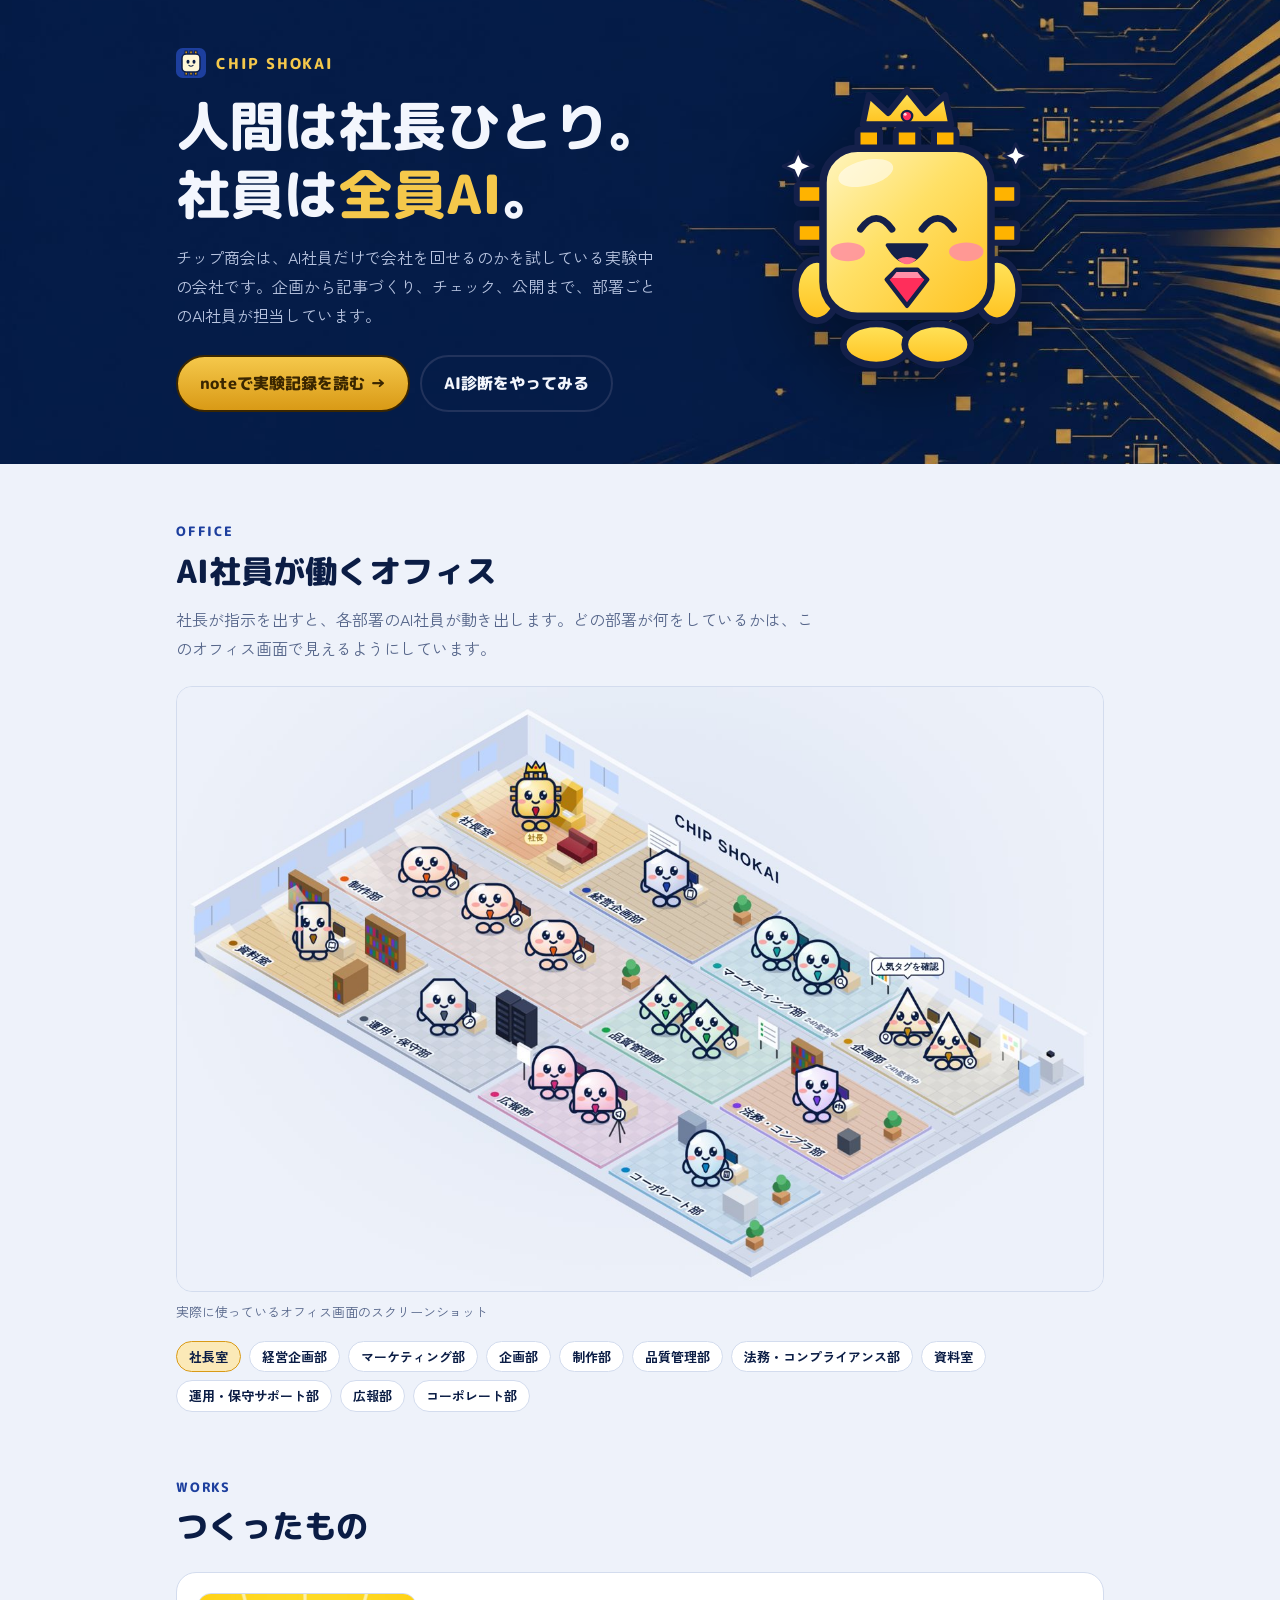
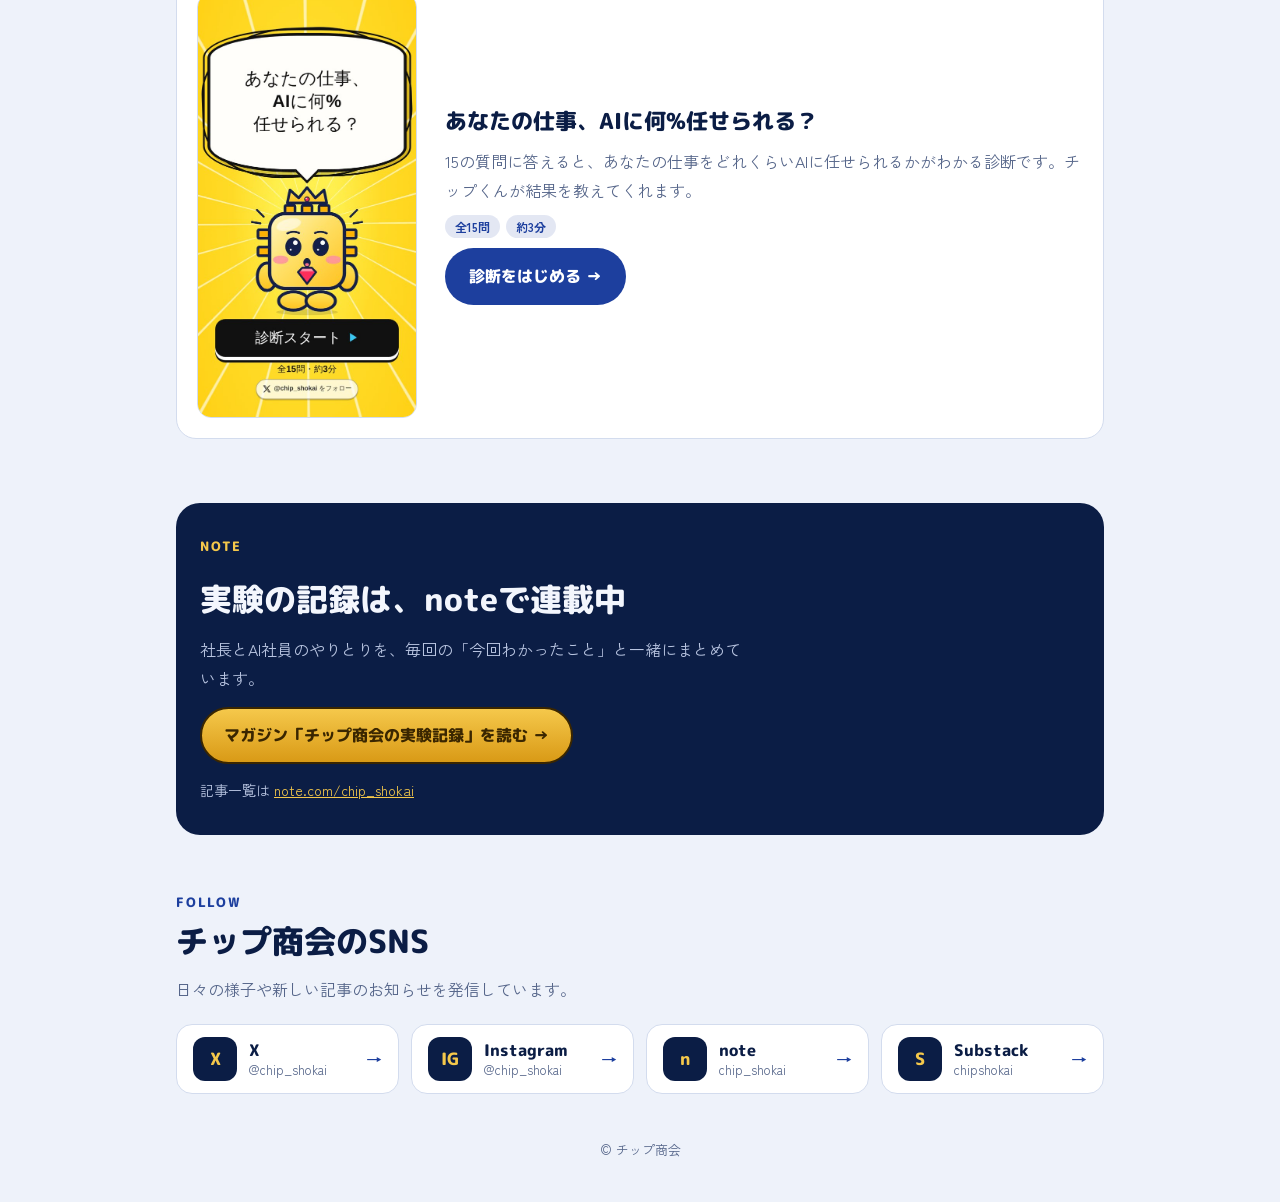
==== index.html @ 7c559e15 "Add files via upload" ====
<!doctype html>
<html lang="ja">
<head>
<meta charset="utf-8">
<meta name="viewport" content="width=device-width,initial-scale=1,viewport-fit=cover">
<title>チップ商会 公式サイト</title>
<meta name="description" content="人間は社長ひとり、社員は全員AI。AI社員だけで会社を回せるのかを試している、チップ商会の公式サイトです。">
<meta property="og:type" content="website">
<meta property="og:url" content="https://chipshokai.com/">
<meta property="og:title" content="チップ商会 公式サイト">
<meta property="og:description" content="人間は社長ひとり、社員は全員AI。AI社員の実験記録。">
<meta property="og:image" content="https://chipshokai.com/img/office.jpg">
<meta name="twitter:card" content="summary_large_image">
<meta name="twitter:site" content="@chip_shokai">
<link rel="icon" type="image/svg+xml" href="img/chip.svg">
<style>*,*::before,*::after{box-sizing:border-box}html{color-scheme:light}body{margin:0}img{max-width:100%}[hidden]{display:none!important}:root{padding-top:env(safe-area-inset-top,0px);padding-bottom:env(safe-area-inset-bottom,0px)}</style>
</head>
<body>
<link rel="preconnect" href="https://fonts.googleapis.com">
<link rel="stylesheet" href="https://fonts.googleapis.com/css2?family=M+PLUS+Rounded+1c:wght@500;800&family=Zen+Kaku+Gothic+New:wght@400;500;700&display=swap">
<style>
/* Layout: 紺のヒーロー（社名＋チップくん＋note導線）→ オフィス画面 → つくったもの → noteへの大きな導線。チップ商会の紺×金 */
:root{
  --bg:#EEF2FA; --panel:#FFFFFF; --ink:#0B1D45; --muted:#56668A; --line:#D3DCEE;
  --accent:#1D3F9E; --navy:#0B1D45; --navyLine:#22335C; --gold:#F5C84B; --goldDeep:#D99A16; --goldInk:#3A2600; --onNavy:#F3F6FD; --onNavyMuted:#B8C4E0;
  --f-display:"M PLUS Rounded 1c","Hiragino Maru Gothic ProN","Yu Gothic",sans-serif;
  --f-body:"Zen Kaku Gothic New","Hiragino Sans","Yu Gothic",sans-serif;
}
@media (prefers-color-scheme: dark){:root:not([data-theme="light"]){
  --bg:#070F24; --panel:#0E1A38; --ink:#E4EAF8; --muted:#93A2C3; --line:#22335C; --accent:#8DB4FF; color-scheme:dark}}
:root[data-theme="dark"]{
  --bg:#070F24; --panel:#0E1A38; --ink:#E4EAF8; --muted:#93A2C3; --line:#22335C; --accent:#8DB4FF; color-scheme:dark}
body{background:var(--bg);color:var(--ink);font-family:var(--f-body);font-size:16px;line-height:1.8}
a{color:inherit}
.in{max-width:960px;margin:0 auto;padding-inline:16px}

/* ヒーロー */
.hero{background:var(--navy);color:var(--onNavy);position:relative;overflow:hidden}
.hero{background:var(--navy) url("img/hero.jpg") right center/cover no-repeat}
.hero .in{position:relative;display:grid;grid-template-columns:1.3fr 1fr;align-items:center;gap:24px;padding-block:48px 52px}
.brand{display:flex;align-items:center;gap:10px;font-family:var(--f-display);font-weight:800;font-size:15px;letter-spacing:.12em;color:var(--gold)}
.brand svg{width:30px;height:30px}
.hero h1{font-family:var(--f-display);font-weight:800;font-size:clamp(32px,6.4vw,54px);line-height:1.25;margin:14px 0 0;text-wrap:balance}
.hero h1 em{font-style:normal;color:var(--gold)}
.hero .lead{margin:16px 0 0;color:var(--onNavyMuted);max-width:30em}
.cta{display:flex;flex-wrap:wrap;gap:10px;margin-top:26px}
.btn{display:inline-flex;align-items:center;gap:8px;font-family:var(--f-display);font-weight:800;font-size:16px;text-decoration:none;border-radius:999px;padding:12px 22px;border:2px solid transparent;transition:transform .15s ease}
.btn:hover{transform:translateY(-2px)}
.btn:focus-visible{outline:3px solid var(--gold);outline-offset:3px}
.btn.gold{background:linear-gradient(180deg,var(--gold),var(--goldDeep));color:var(--goldInk);border-color:var(--goldInk)}
.btn.ghost{color:var(--onNavy);border-color:var(--navyLine)}
.chip{justify-self:center;width:min(300px,100%);height:auto;filter:drop-shadow(0 18px 30px rgba(0,0,0,.35));animation:bob 3.6s ease-in-out infinite}
@keyframes bob{50%{transform:translateY(-8px)}}

/* セクション */
section.blk{padding-block:56px 8px}
.eyebrow{font-family:var(--f-display);font-weight:800;font-size:13px;letter-spacing:.14em;color:var(--accent);margin:0}
h2{font-family:var(--f-display);font-weight:800;font-size:clamp(24px,4vw,32px);line-height:1.35;margin:6px 0 0;text-wrap:balance}
.desc{margin:12px 0 0;color:var(--muted);max-width:40em}
figure{margin:24px 0 0}
.shot{display:block;width:100%;height:auto;border-radius:16px;border:1px solid var(--line);background:var(--panel)}
figcaption{font-size:13px;color:var(--muted);margin-top:8px}
.depts{display:flex;flex-wrap:wrap;gap:8px;margin:18px 0 0;padding:0;list-style:none}
.depts li{font-size:13px;font-weight:700;background:var(--panel);border:1px solid var(--line);border-radius:999px;padding:3px 12px}
.depts li.boss{background:color-mix(in srgb,var(--gold) 40%,var(--panel));border-color:var(--goldDeep)}

/* つくったもの */
.work{margin-top:24px;display:grid;grid-template-columns:220px 1fr;gap:28px;align-items:center;background:var(--panel);border:1px solid var(--line);border-radius:20px;padding:20px}
.work img{width:100%;height:auto;border-radius:14px;border:1px solid var(--line)}
.work .tx{min-width:0;display:grid;gap:10px;justify-items:start}
.work h3{font-family:var(--f-display);font-weight:800;font-size:22px;line-height:1.4;margin:0}
.work p{margin:0;color:var(--muted)}
.meta{display:flex;flex-wrap:wrap;gap:6px}
.meta span{font-size:12px;font-weight:700;color:var(--accent);background:color-mix(in srgb,var(--accent) 12%,transparent);border-radius:999px;padding:1px 10px}
.btn.solid{background:var(--accent);color:var(--panel)}
.btn.solid:focus-visible{outline-color:var(--accent)}

/* note導線 */
.note{margin-top:56px;background:var(--navy);color:var(--onNavy);border-radius:24px;padding:32px 24px;display:grid;gap:14px;justify-items:start;position:relative;overflow:hidden}
.note .eyebrow{color:var(--gold)}
.note h2{color:var(--onNavy)}
.note p{margin:0;color:var(--onNavyMuted);max-width:34em}
.note .sub{font-size:14px}
.note .sub a{color:var(--gold)}
.sns{display:grid;grid-template-columns:repeat(auto-fit,minmax(220px,1fr));gap:12px;margin-top:20px}
.sn{display:grid;grid-template-columns:44px 1fr auto;align-items:center;gap:12px;background:var(--panel);border:1px solid var(--line);border-radius:16px;padding:12px 16px;text-decoration:none;transition:transform .15s ease,border-color .15s ease}
.sn:hover{transform:translateY(-2px);border-color:var(--accent)}
.sn:focus-visible{outline:3px solid color-mix(in srgb,var(--accent) 60%,transparent);outline-offset:3px}
.sn .ic{width:44px;height:44px;border-radius:12px;background:var(--navy);color:var(--gold);display:grid;place-items:center;font-family:var(--f-display);font-weight:800;font-size:17px}
.sn .nm{display:grid;min-width:0;line-height:1.4}
.sn b{font-family:var(--f-display);font-weight:800;font-size:16px}
.sn small{font-size:13px;color:var(--muted);overflow-wrap:anywhere}
.sn .go{color:var(--accent);font-weight:700}
@media (prefers-reduced-motion: reduce){.sn{transition:none}.sn:hover{transform:none}}
footer{padding-block:36px 40px;font-size:13px;color:var(--muted);text-align:center}

@media (max-width:720px){
  .hero .in{grid-template-columns:1fr;padding-block:36px 40px}
  .chip{width:120px;grid-row:1;justify-self:start}
  .hero{background-position:62% center}
  .hero::before{content:"";position:absolute;inset:0;background:linear-gradient(180deg,rgba(11,29,69,.35),rgba(11,29,69,.8))}
  .work{grid-template-columns:1fr}
  .work img{max-width:240px}
}
@media (prefers-reduced-motion: reduce){.chip{animation:none}.btn{transition:none}.btn:hover{transform:none}}
</style>

<header class="hero">
  <div class="in">
    <div>
      <div class="brand">
        <svg viewBox="0 0 100 100" aria-hidden="true"><rect width="100" height="100" rx="22" fill="#1D3F9E"/><g fill="#D99A16" stroke="#0B1D45" stroke-width="3"><rect x="30" y="10" width="8" height="12"/><rect x="46" y="10" width="8" height="12"/><rect x="62" y="10" width="8" height="12"/><rect x="30" y="78" width="8" height="12"/><rect x="46" y="78" width="8" height="12"/><rect x="62" y="78" width="8" height="12"/></g><rect x="20" y="20" width="60" height="60" rx="14" fill="#FFF7D6" stroke="#0B1D45" stroke-width="5"/><ellipse cx="40" cy="46" rx="5" ry="6.5" fill="#0B1D45"/><ellipse cx="60" cy="46" rx="5" ry="6.5" fill="#0B1D45"/><path d="M43 58 Q50 64 57 58" stroke="#0B1D45" stroke-width="3.5" fill="none" stroke-linecap="round"/></svg>
        CHIP SHOKAI
      </div>
      <h1>人間は社長ひとり。<br>社員は<em>全員AI</em>。</h1>
      <p class="lead">チップ商会は、AI社員だけで会社を回せるのかを試している実験中の会社です。企画から記事づくり、チェック、公開まで、部署ごとのAI社員が担当しています。</p>
      <div class="cta">
        <a class="btn gold" href="https://note.com/chip_shokai/m/md7acb455b0dc" target="_blank" rel="noopener">noteで実験記録を読む →</a>
        <a class="btn ghost" href="https://shindan.chipshokai.com" target="_blank" rel="noopener">AI診断をやってみる</a>
      </div>
    </div>
    <img class="chip" src="img/chip.svg" alt="チップ商会のマスコット、チップくん" width="300" height="300">
  </div>
</header>

<main class="in">
  <section class="blk" aria-labelledby="h-office">
    <p class="eyebrow">OFFICE</p>
    <h2 id="h-office">AI社員が働くオフィス</h2>
    <p class="desc">社長が指示を出すと、各部署のAI社員が動き出します。どの部署が何をしているかは、このオフィス画面で見えるようにしています。</p>
    <figure>
      <img class="shot" src="img/office.jpg" alt="チップ商会のオフィス画面。社長室を中心に、各部署のAI社員キャラクターが机に向かっている" width="1400" height="912">
      <figcaption>実際に使っているオフィス画面のスクリーンショット</figcaption>
    </figure>
    <ul class="depts" aria-label="部署一覧">
      <li class="boss">社長室</li><li>経営企画部</li><li>マーケティング部</li><li>企画部</li><li>制作部</li><li>品質管理部</li><li>法務・コンプライアンス部</li><li>資料室</li><li>運用・保守サポート部</li><li>広報部</li><li>コーポレート部</li>
    </ul>
  </section>

  <section class="blk" aria-labelledby="h-works">
    <p class="eyebrow">WORKS</p>
    <h2 id="h-works">つくったもの</h2>
    <article class="work">
      <img src="img/shindan.jpg" alt="AI診断アプリのトップ画面。吹き出しに質問が書かれ、王冠をかぶったチップくんが立っている" width="560" height="1085" loading="lazy">
      <div class="tx">
        <h3>あなたの仕事、AIに何%任せられる？</h3>
        <p>15の質問に答えると、あなたの仕事をどれくらいAIに任せられるかがわかる診断です。チップくんが結果を教えてくれます。</p>
        <div class="meta"><span>全15問</span><span>約3分</span></div>
        <a class="btn solid" href="https://shindan.chipshokai.com" target="_blank" rel="noopener">診断をはじめる →</a>
      </div>
    </article>
  </section>

  <section class="note" aria-labelledby="h-note">
    <p class="eyebrow">NOTE</p>
    <h2 id="h-note">実験の記録は、noteで連載中</h2>
    <p>社長とAI社員のやりとりを、毎回の「今回わかったこと」と一緒にまとめています。</p>
    <a class="btn gold" href="https://note.com/chip_shokai/m/md7acb455b0dc" target="_blank" rel="noopener">マガジン「チップ商会の実験記録」を読む →</a>
    <p class="sub">記事一覧は <a href="https://note.com/chip_shokai" target="_blank" rel="noopener">note.com/chip_shokai</a></p>
  </section>

  <section class="blk" aria-labelledby="h-sns">
    <p class="eyebrow">FOLLOW</p>
    <h2 id="h-sns">チップ商会のSNS</h2>
    <p class="desc">日々の様子や新しい記事のお知らせを発信しています。</p>
    <div class="sns">
      <a class="sn" href="https://x.com/chip_shokai" target="_blank" rel="noopener">
        <span class="ic" aria-hidden="true">X</span>
        <span class="nm"><b>X</b><small>@chip_shokai</small></span>
        <span class="go" aria-hidden="true">→</span>
      </a>
      <a class="sn" href="https://www.instagram.com/chip_shokai/" target="_blank" rel="noopener">
        <span class="ic" aria-hidden="true">IG</span>
        <span class="nm"><b>Instagram</b><small>@chip_shokai</small></span>
        <span class="go" aria-hidden="true">→</span>
      </a>
      <a class="sn" href="https://note.com/chip_shokai" target="_blank" rel="noopener">
        <span class="ic" aria-hidden="true">n</span>
        <span class="nm"><b>note</b><small>chip_shokai</small></span>
        <span class="go" aria-hidden="true">→</span>
      </a>
      <a class="sn" href="https://chipshokai.substack.com" target="_blank" rel="noopener">
        <span class="ic" aria-hidden="true">S</span>
        <span class="nm"><b>Substack</b><small>chipshokai</small></span>
        <span class="go" aria-hidden="true">→</span>
      </a>
    </div>
  </section>
</main>

<footer>© チップ商会</footer>

</body>
</html>
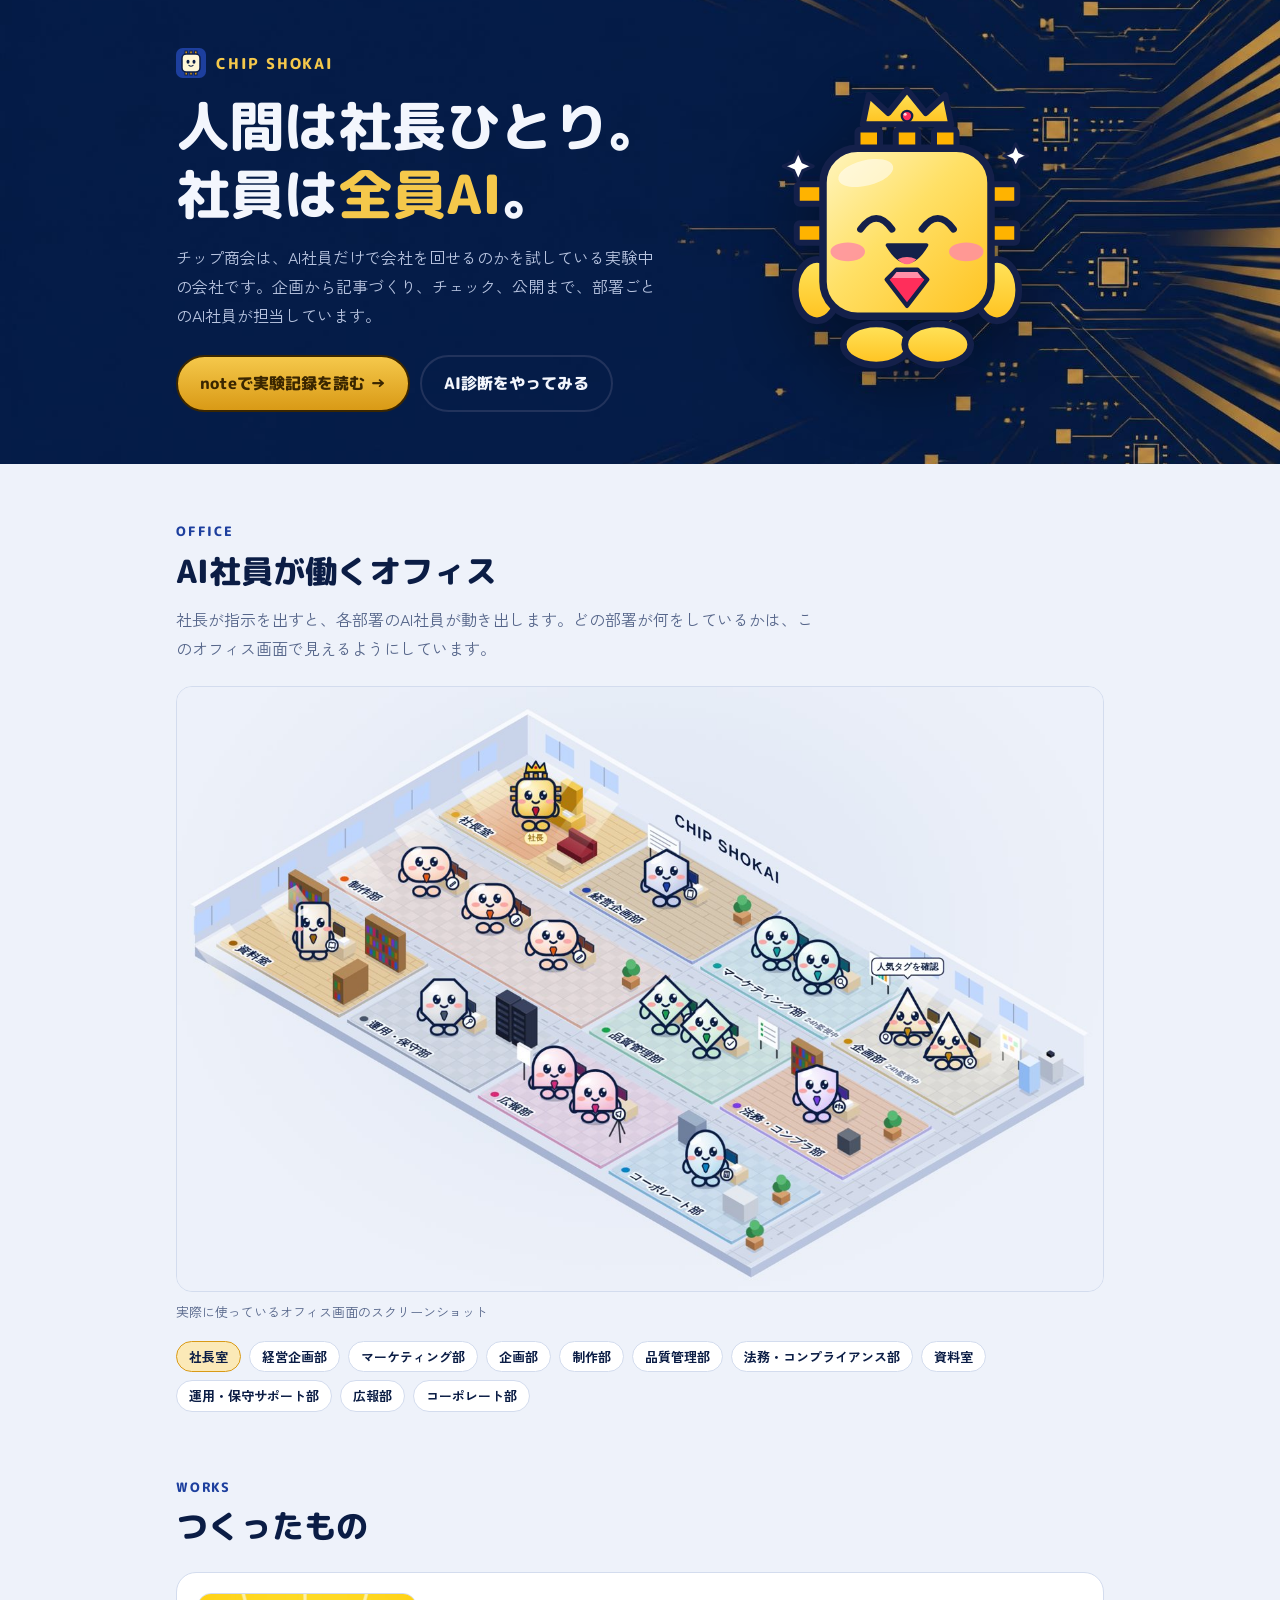
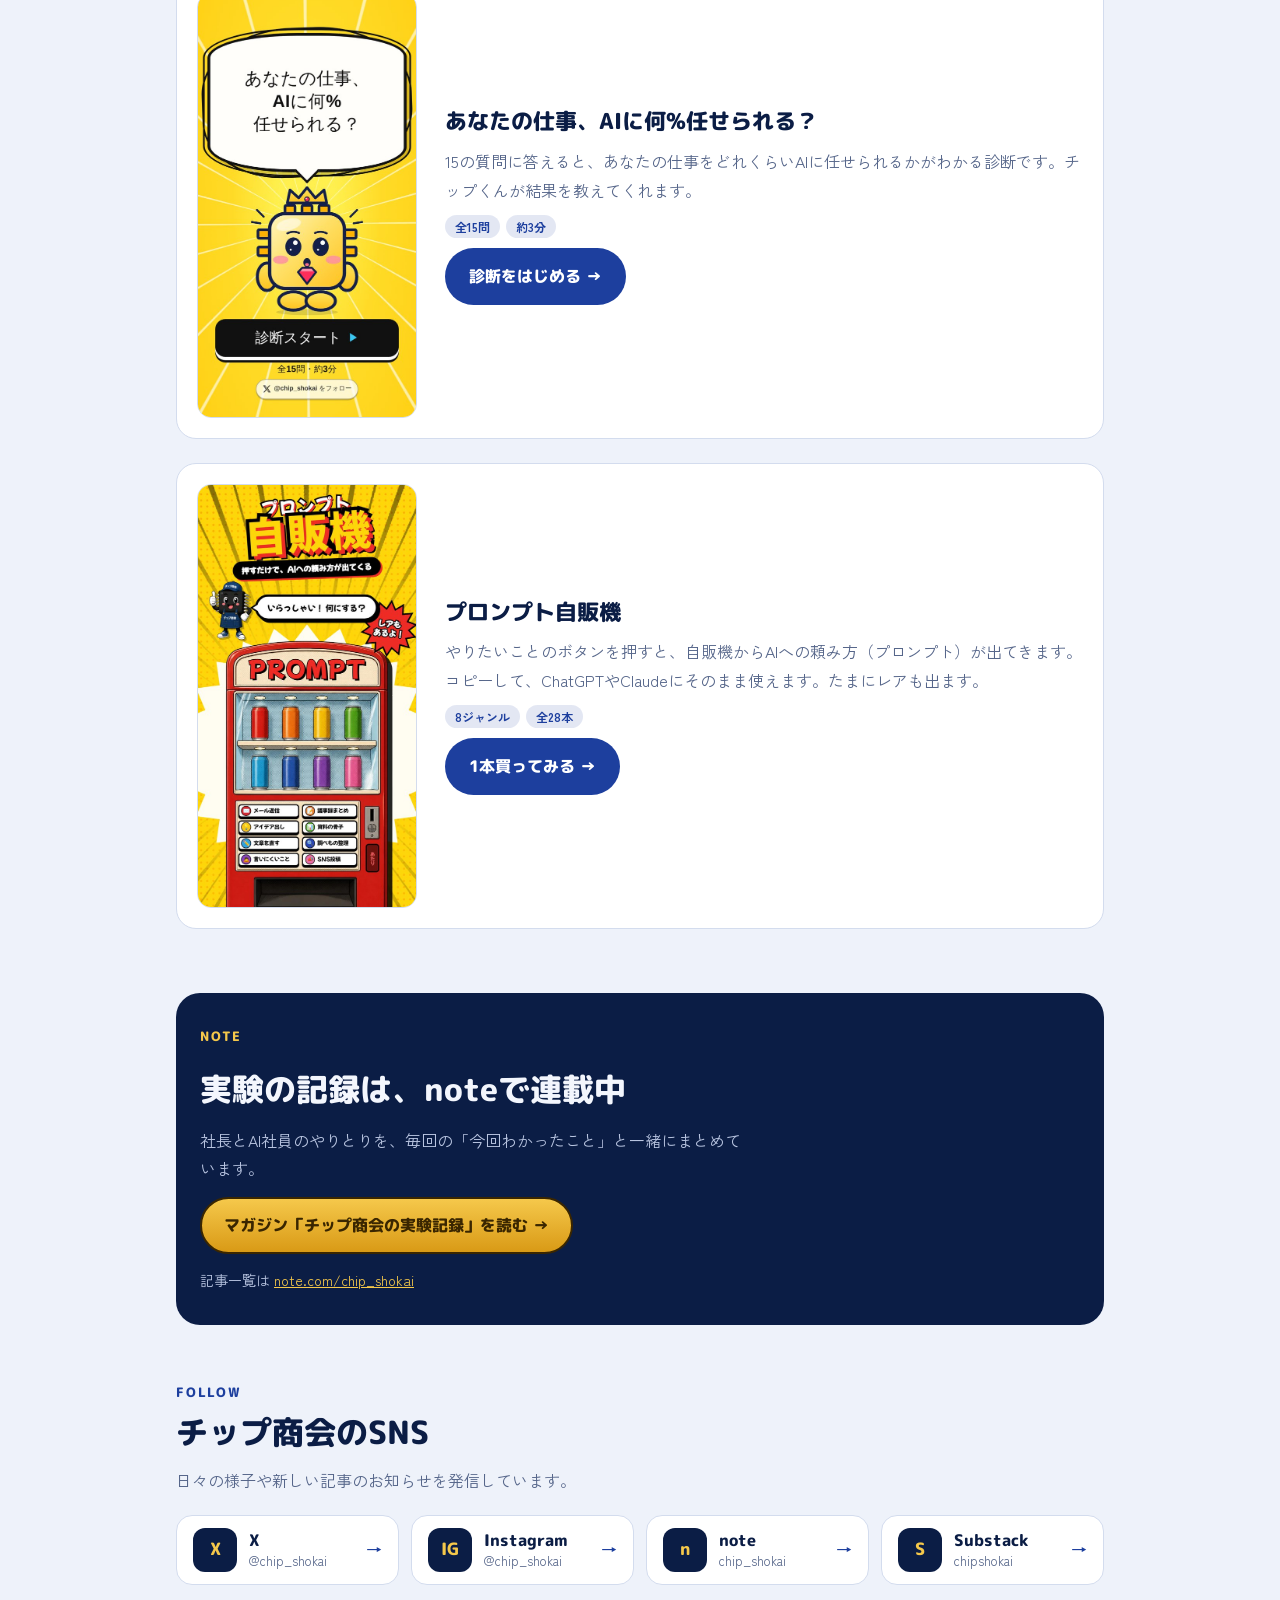
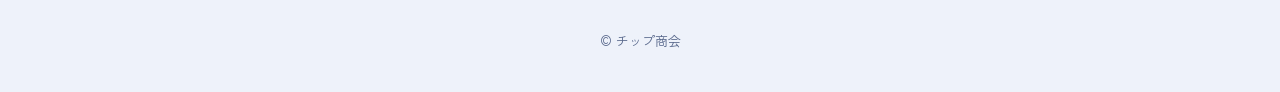
==== commit 5c439afb: "Add Prompt Vending Machine to works Co-Authored-By: Claude Opus 5.5 <noreply@anthropic.com> Claude-S" ====
--- a/index.html
+++ b/index.html
@@ -149,6 +149,15 @@
         <a class="btn solid" href="https://shindan.chipshokai.com" target="_blank" rel="noopener">診断をはじめる →</a>
       </div>
     </article>
+    <article class="work">
+      <img src="img/vending.jpg" alt="プロンプト自販機のトップ画面。赤い自販機にやりたいことのボタンが並び、チップくんが「いらっしゃい！」と声をかけている" width="560" height="1085" loading="lazy">
+      <div class="tx">
+        <h3>プロンプト自販機</h3>
+        <p>やりたいことのボタンを押すと、自販機からAIへの頼み方（プロンプト）が出てきます。コピーして、ChatGPTやClaudeにそのまま使えます。たまにレアも出ます。</p>
+        <div class="meta"><span>8ジャンル</span><span>全28本</span></div>
+        <a class="btn solid" href="https://vending.chipshokai.com" target="_blank" rel="noopener">1本買ってみる →</a>
+      </div>
+    </article>
   </section>
 
   <section class="note" aria-labelledby="h-note">
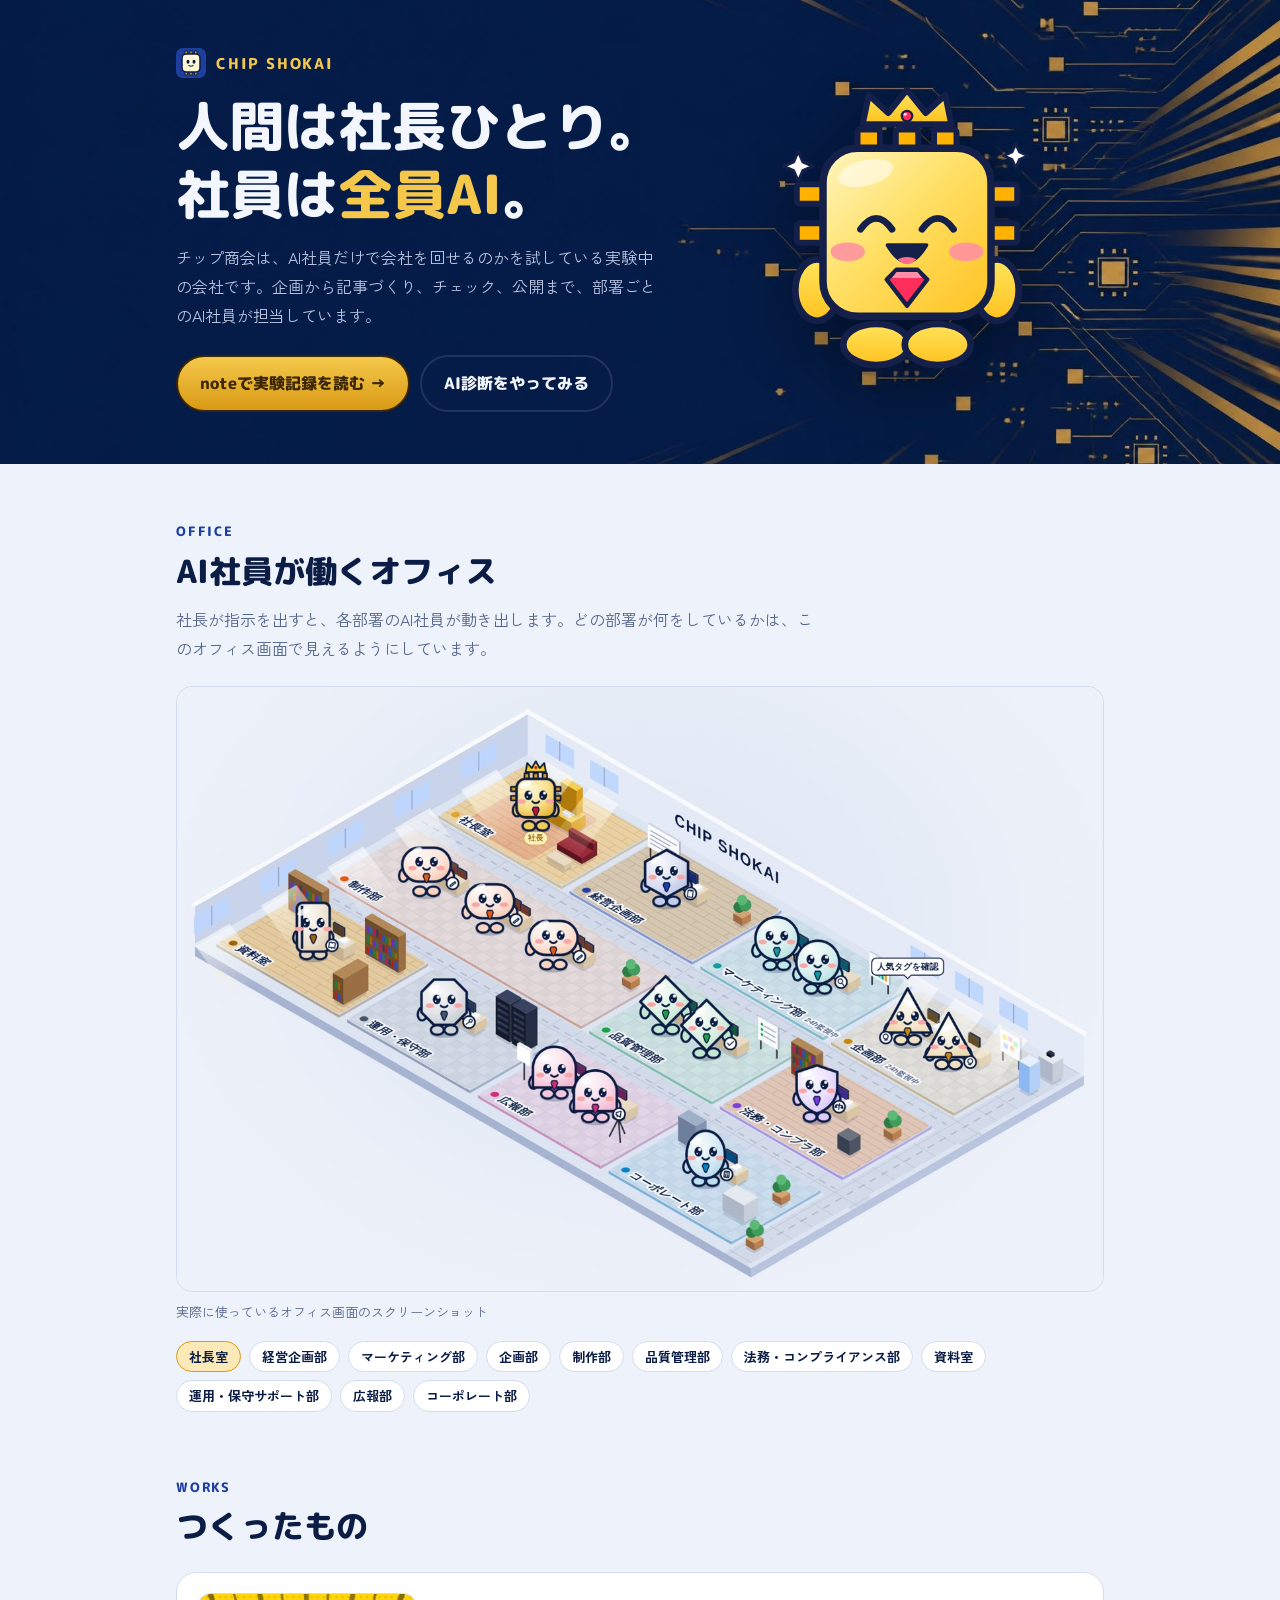
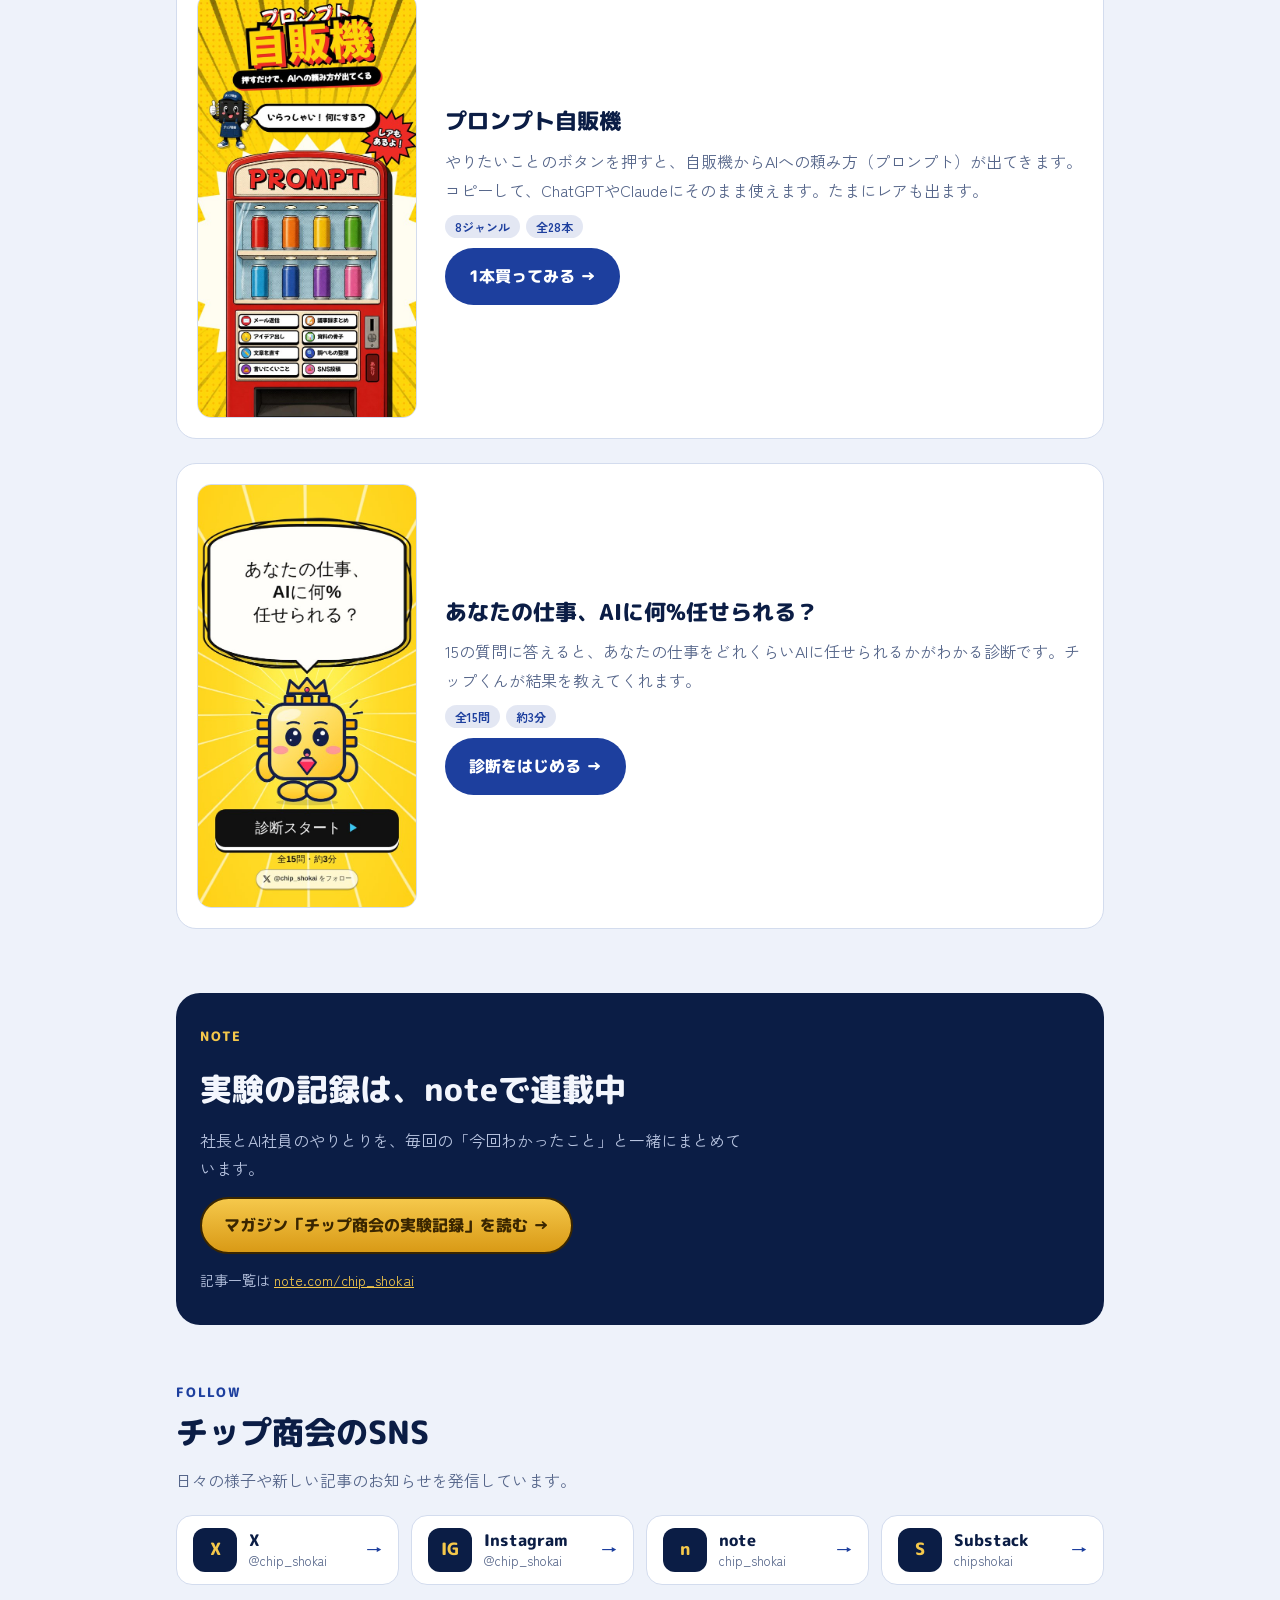
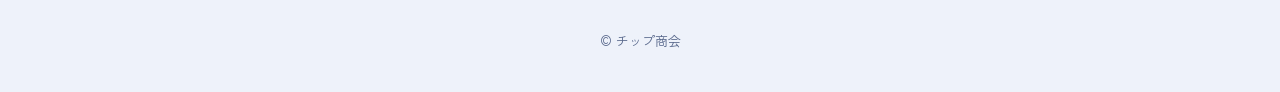
==== commit 3901c917: "Show newest work first Co-Authored-By: Claude Opus 5.5 <noreply@anthropic.com> Claude-Session: https" ====
--- a/index.html
+++ b/index.html
@@ -141,21 +141,21 @@
     <p class="eyebrow">WORKS</p>
     <h2 id="h-works">つくったもの</h2>
     <article class="work">
+      <img src="img/vending.jpg" alt="プロンプト自販機のトップ画面。赤い自販機にやりたいことのボタンが並び、チップくんが「いらっしゃい！」と声をかけている" width="560" height="1085" loading="lazy">
+      <div class="tx">
+        <h3>プロンプト自販機</h3>
+        <p>やりたいことのボタンを押すと、自販機からAIへの頼み方（プロンプト）が出てきます。コピーして、ChatGPTやClaudeにそのまま使えます。たまにレアも出ます。</p>
+        <div class="meta"><span>8ジャンル</span><span>全28本</span></div>
+        <a class="btn solid" href="https://vending.chipshokai.com" target="_blank" rel="noopener">1本買ってみる →</a>
+      </div>
+    </article>
+    <article class="work">
       <img src="img/shindan.jpg" alt="AI診断アプリのトップ画面。吹き出しに質問が書かれ、王冠をかぶったチップくんが立っている" width="560" height="1085" loading="lazy">
       <div class="tx">
         <h3>あなたの仕事、AIに何%任せられる？</h3>
         <p>15の質問に答えると、あなたの仕事をどれくらいAIに任せられるかがわかる診断です。チップくんが結果を教えてくれます。</p>
         <div class="meta"><span>全15問</span><span>約3分</span></div>
         <a class="btn solid" href="https://shindan.chipshokai.com" target="_blank" rel="noopener">診断をはじめる →</a>
-      </div>
-    </article>
-    <article class="work">
-      <img src="img/vending.jpg" alt="プロンプト自販機のトップ画面。赤い自販機にやりたいことのボタンが並び、チップくんが「いらっしゃい！」と声をかけている" width="560" height="1085" loading="lazy">
-      <div class="tx">
-        <h3>プロンプト自販機</h3>
-        <p>やりたいことのボタンを押すと、自販機からAIへの頼み方（プロンプト）が出てきます。コピーして、ChatGPTやClaudeにそのまま使えます。たまにレアも出ます。</p>
-        <div class="meta"><span>8ジャンル</span><span>全28本</span></div>
-        <a class="btn solid" href="https://vending.chipshokai.com" target="_blank" rel="noopener">1本買ってみる →</a>
       </div>
     </article>
   </section>
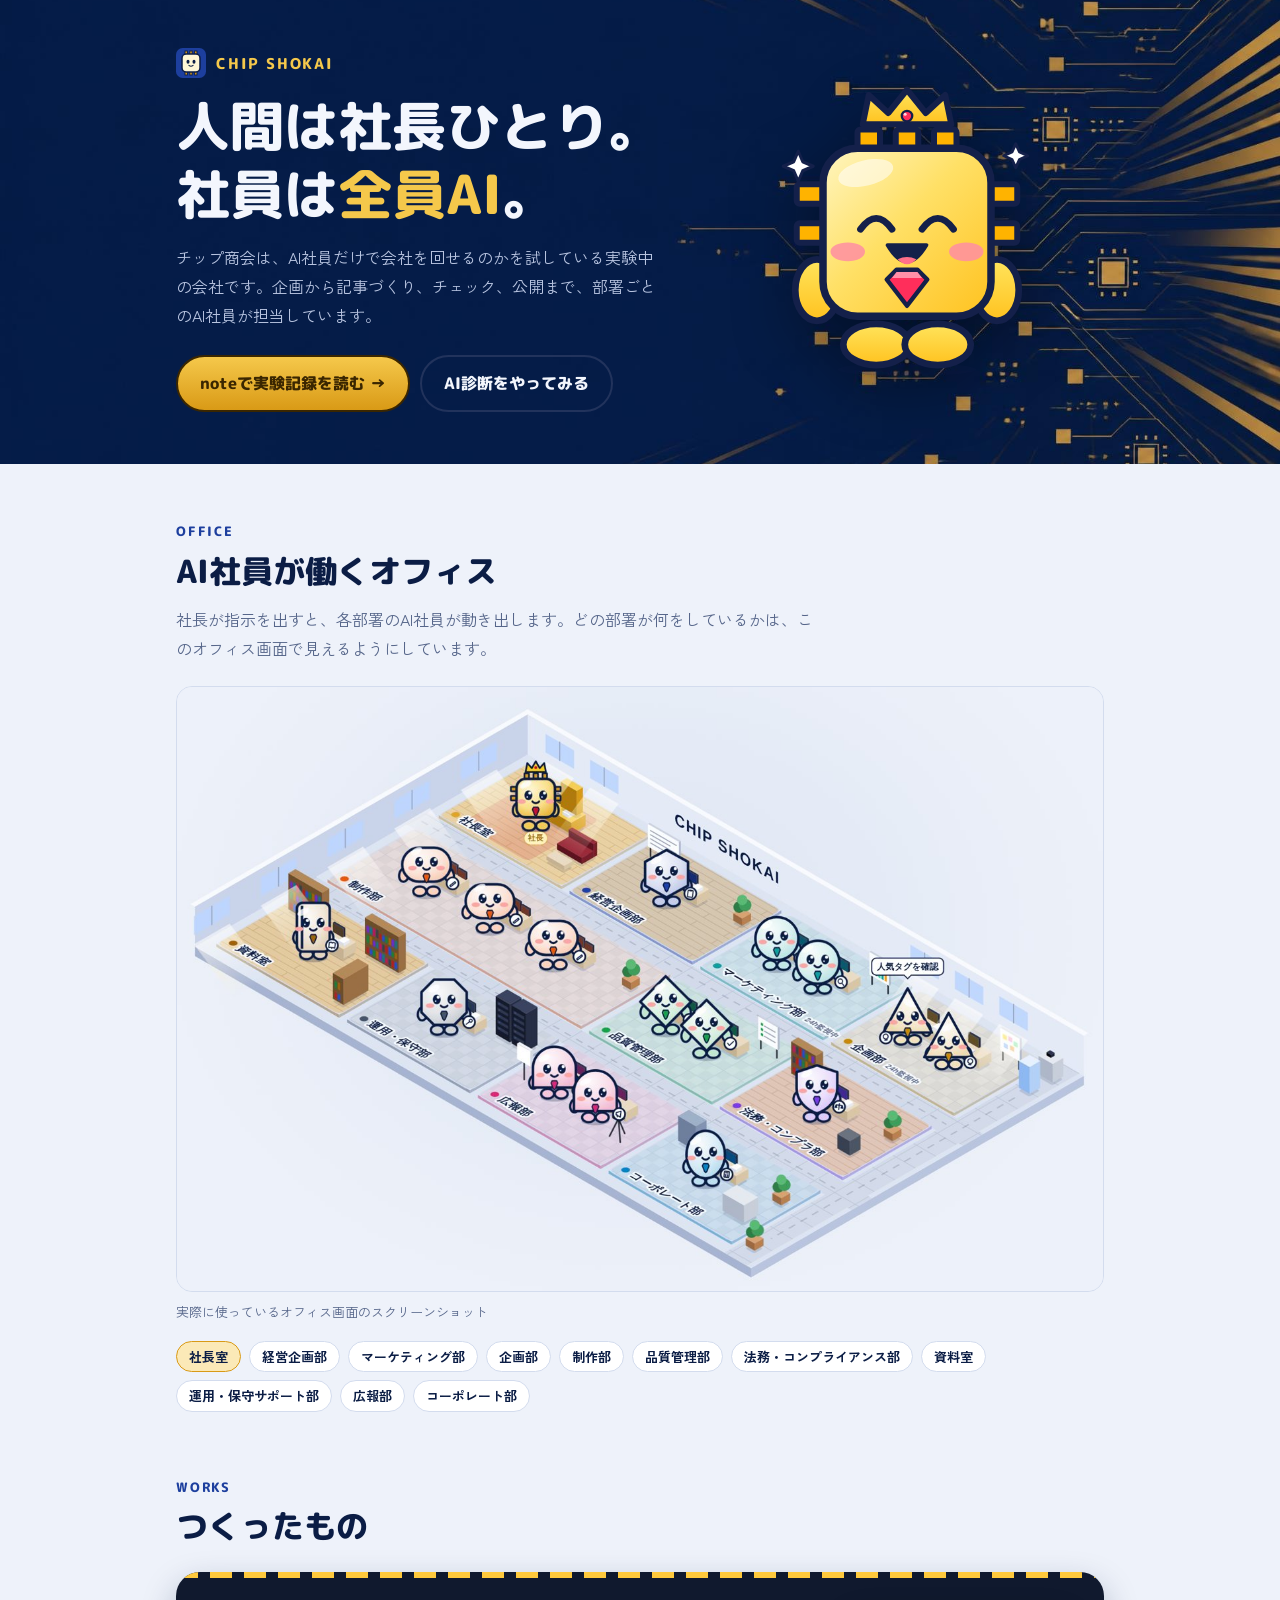
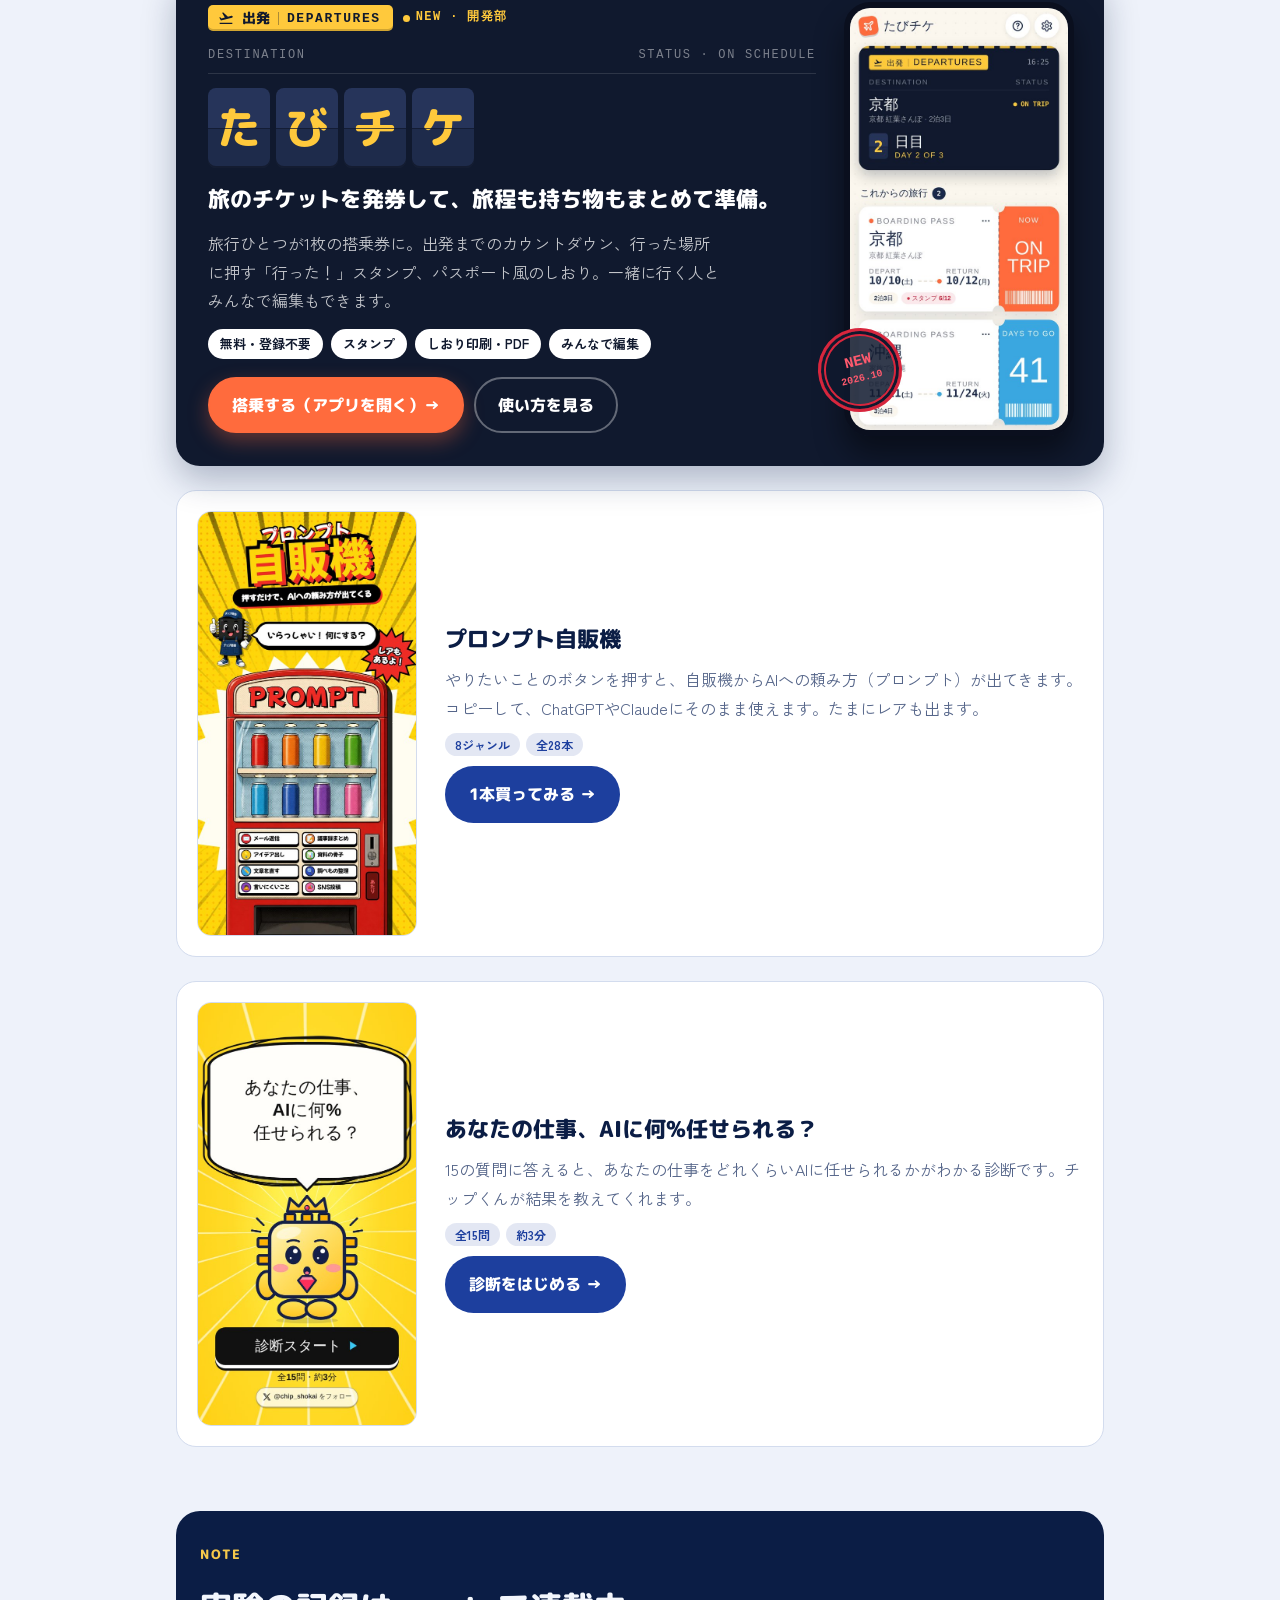
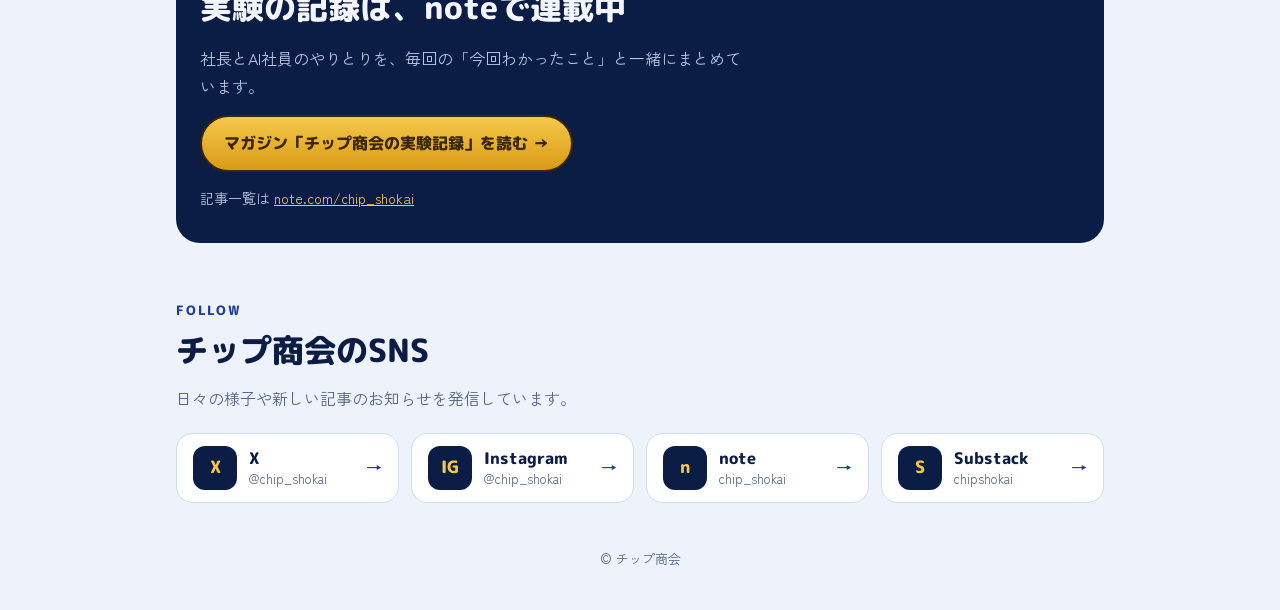
==== commit 00c445f8: "Add たびチケ departures banner to works section Co-Authored-By: Claude Opus 5.5 <noreply@anthropic.com> " ====
--- a/index.html
+++ b/index.html
@@ -75,6 +75,41 @@
 .btn.solid{background:var(--accent);color:var(--panel)}
 .btn.solid:focus-visible{outline-color:var(--accent)}
 
+/* たびチケ：出発案内板バナー（つくったものの最新作） */
+.dep{margin-top:24px;background:#10192E;color:#fff;border-radius:24px;position:relative;overflow:hidden;display:grid;grid-template-columns:1fr 230px;gap:28px;align-items:center;padding:30px 30px 30px 32px;box-shadow:0 14px 34px rgba(11,29,69,.28)}
+.dep::before{content:"";position:absolute;inset:0 0 auto 0;height:6px;background:repeating-linear-gradient(90deg,#FFC93C 0 22px,transparent 22px 34px)}
+.dep .tx{min-width:0;display:grid;gap:14px;justify-items:start}
+.dep-top{display:flex;flex-wrap:wrap;align-items:center;gap:10px}
+.dep-plate{display:inline-flex;align-items:center;gap:8px;background:#FFC93C;color:#10192E;border-radius:5px;padding:5px 12px 5px 10px;font-family:var(--f-display);font-weight:800;font-size:14px;line-height:1;box-shadow:inset 0 -2px 0 rgba(0,0,0,.18)}
+.dep-plate svg{width:16px;height:16px}
+.dep-plate i{width:1px;height:13px;background:rgba(16,25,46,.35)}
+.dep-plate b{font-family:ui-monospace,Menlo,monospace;font-weight:700;letter-spacing:.12em;font-size:13px}
+.dep-new{font-family:ui-monospace,Menlo,monospace;font-weight:700;font-size:12px;letter-spacing:.12em;color:#FFC93C;display:inline-flex;align-items:center;gap:6px}
+.dep-new::before{content:"";width:7px;height:7px;border-radius:50%;background:#FFC93C;animation:depblink 1s steps(2,start) infinite}
+@keyframes depblink{to{visibility:hidden}}
+.dep-head{display:flex;justify-content:space-between;width:100%;font-family:ui-monospace,Menlo,monospace;font-size:12px;letter-spacing:.14em;color:rgba(255,255,255,.45);border-bottom:1px solid rgba(255,255,255,.12);padding-bottom:6px}
+.flaps{display:flex;gap:6px}
+.flap{position:relative;width:62px;height:80px;display:grid;place-items:center;background:linear-gradient(#26345A 50%,#1E2B4B 50%);border-radius:8px;font-family:var(--f-display);font-weight:800;font-size:44px;color:#FFC93C;box-shadow:inset 0 -2px 0 rgba(0,0,0,.35)}
+.flap::after{content:"";position:absolute;left:0;right:0;top:50%;height:1px;background:rgba(16,25,46,.75)}
+.dep h3{margin:0;font-family:var(--f-display);font-weight:800;font-size:22px;line-height:1.5;color:#fff}
+.dep p{margin:0;color:rgba(255,255,255,.75);max-width:32em}
+.dep-feats{display:flex;flex-wrap:wrap;gap:8px;margin:0;padding:0;list-style:none}
+.dep-feats li{font-size:13px;font-weight:700;color:#10192E;background:#fff;border-radius:999px;padding:3px 12px}
+.dep-cta{display:flex;flex-wrap:wrap;gap:10px;margin-top:4px}
+.btn.depart{background:#FF6B3D;color:#fff;border-color:#FF6B3D;box-shadow:0 8px 20px rgba(255,107,61,.35)}
+.btn.depart:focus-visible{outline-color:#FFC93C}
+.btn.dep-ghost{color:#fff;border-color:rgba(255,255,255,.35)}
+.dep-shot{position:relative;justify-self:center;width:100%;max-width:230px}
+.dep-shot img{display:block;width:100%;height:auto;border-radius:26px;border:6px solid #0A0F1E;box-shadow:0 18px 30px rgba(0,0,0,.45)}
+.dep-stamp{position:absolute;left:-26px;bottom:24px;width:84px;height:84px;border-radius:50%;border:3px solid #D7263D;box-shadow:inset 0 0 0 3px #10192E,inset 0 0 0 5px #D7263D;color:#FF5A6E;display:grid;place-content:center;text-align:center;font-family:ui-monospace,Menlo,monospace;font-weight:700;font-size:15px;line-height:1.1;transform:rotate(-14deg);background:rgba(16,25,46,.85)}
+.dep-stamp small{font-size:10px}
+@media (max-width:720px){
+  .dep{grid-template-columns:1fr;padding:28px 20px 24px}
+  .dep-shot{max-width:200px;grid-row:2}
+  .flap{width:52px;height:66px;font-size:36px}
+}
+@media (prefers-reduced-motion: reduce){.dep-new::before{animation:none}}
+
 /* note導線 */
 .note{margin-top:56px;background:var(--navy);color:var(--onNavy);border-radius:24px;padding:32px 24px;display:grid;gap:14px;justify-items:start;position:relative;overflow:hidden}
 .note .eyebrow{color:var(--gold)}
@@ -140,6 +175,27 @@
   <section class="blk" aria-labelledby="h-works">
     <p class="eyebrow">WORKS</p>
     <h2 id="h-works">つくったもの</h2>
+    <article class="dep" aria-labelledby="h-tabichike">
+      <div class="tx">
+        <div class="dep-top">
+          <span class="dep-plate"><svg viewBox="0 0 24 24" fill="currentColor" aria-hidden="true"><path d="M2.5 19h19v2h-19zM22.07 9.64c-.21-.8-1.04-1.28-1.84-1.06L14.92 10l-6.9-6.43-1.93.51 4.14 7.17-4.97 1.33-1.97-1.54-1.45.39 2.59 4.49L21 11.49c.81-.23 1.28-1.05 1.07-1.85z"/></svg>出発<i></i><b>DEPARTURES</b></span>
+          <span class="dep-new">NEW · 開発部</span>
+        </div>
+        <div class="dep-head" aria-hidden="true"><span>DESTINATION</span><span>STATUS · ON SCHEDULE</span></div>
+        <div class="flaps" role="img" aria-label="たびチケ"><span class="flap">た</span><span class="flap">び</span><span class="flap">チ</span><span class="flap">ケ</span></div>
+        <h3 id="h-tabichike">旅のチケットを発券して、旅程も持ち物もまとめて準備。</h3>
+        <p>旅行ひとつが1枚の搭乗券に。出発までのカウントダウン、行った場所に押す「行った！」スタンプ、パスポート風のしおり。一緒に行く人とみんなで編集もできます。</p>
+        <ul class="dep-feats"><li>無料・登録不要</li><li>スタンプ</li><li>しおり印刷・PDF</li><li>みんなで編集</li></ul>
+        <div class="dep-cta">
+          <a class="btn depart" href="https://tabichike.chipshokai.com" target="_blank" rel="noopener">搭乗する（アプリを開く）→</a>
+          <a class="btn dep-ghost" href="https://tabichike.chipshokai.com/guide/" target="_blank" rel="noopener">使い方を見る</a>
+        </div>
+      </div>
+      <div class="dep-shot">
+        <img src="img/tabichike.jpg" alt="たびチケのホーム画面。紺色の出発案内板に行き先の京都と旅行の日数が出て、その下に搭乗券の形をした旅行のチケットが並んでいる" width="560" height="1084" loading="lazy">
+        <span class="dep-stamp" aria-hidden="true"><span>NEW<br><small>2026.10</small></span></span>
+      </div>
+    </article>
     <article class="work">
       <img src="img/vending.jpg" alt="プロンプト自販機のトップ画面。赤い自販機にやりたいことのボタンが並び、チップくんが「いらっしゃい！」と声をかけている" width="560" height="1085" loading="lazy">
       <div class="tx">
@@ -199,5 +255,6 @@
 
 <footer>© チップ商会</footer>
 
+<!-- Cloudflare Web Analytics --><script type='module' src='https://static.cloudflareinsights.com/beacon.min.js' data-cf-beacon='{"token": "8b84c788ce1145f3a9a994af6ffb4177"}'></script><!-- End Cloudflare Web Analytics -->
 </body>
 </html>
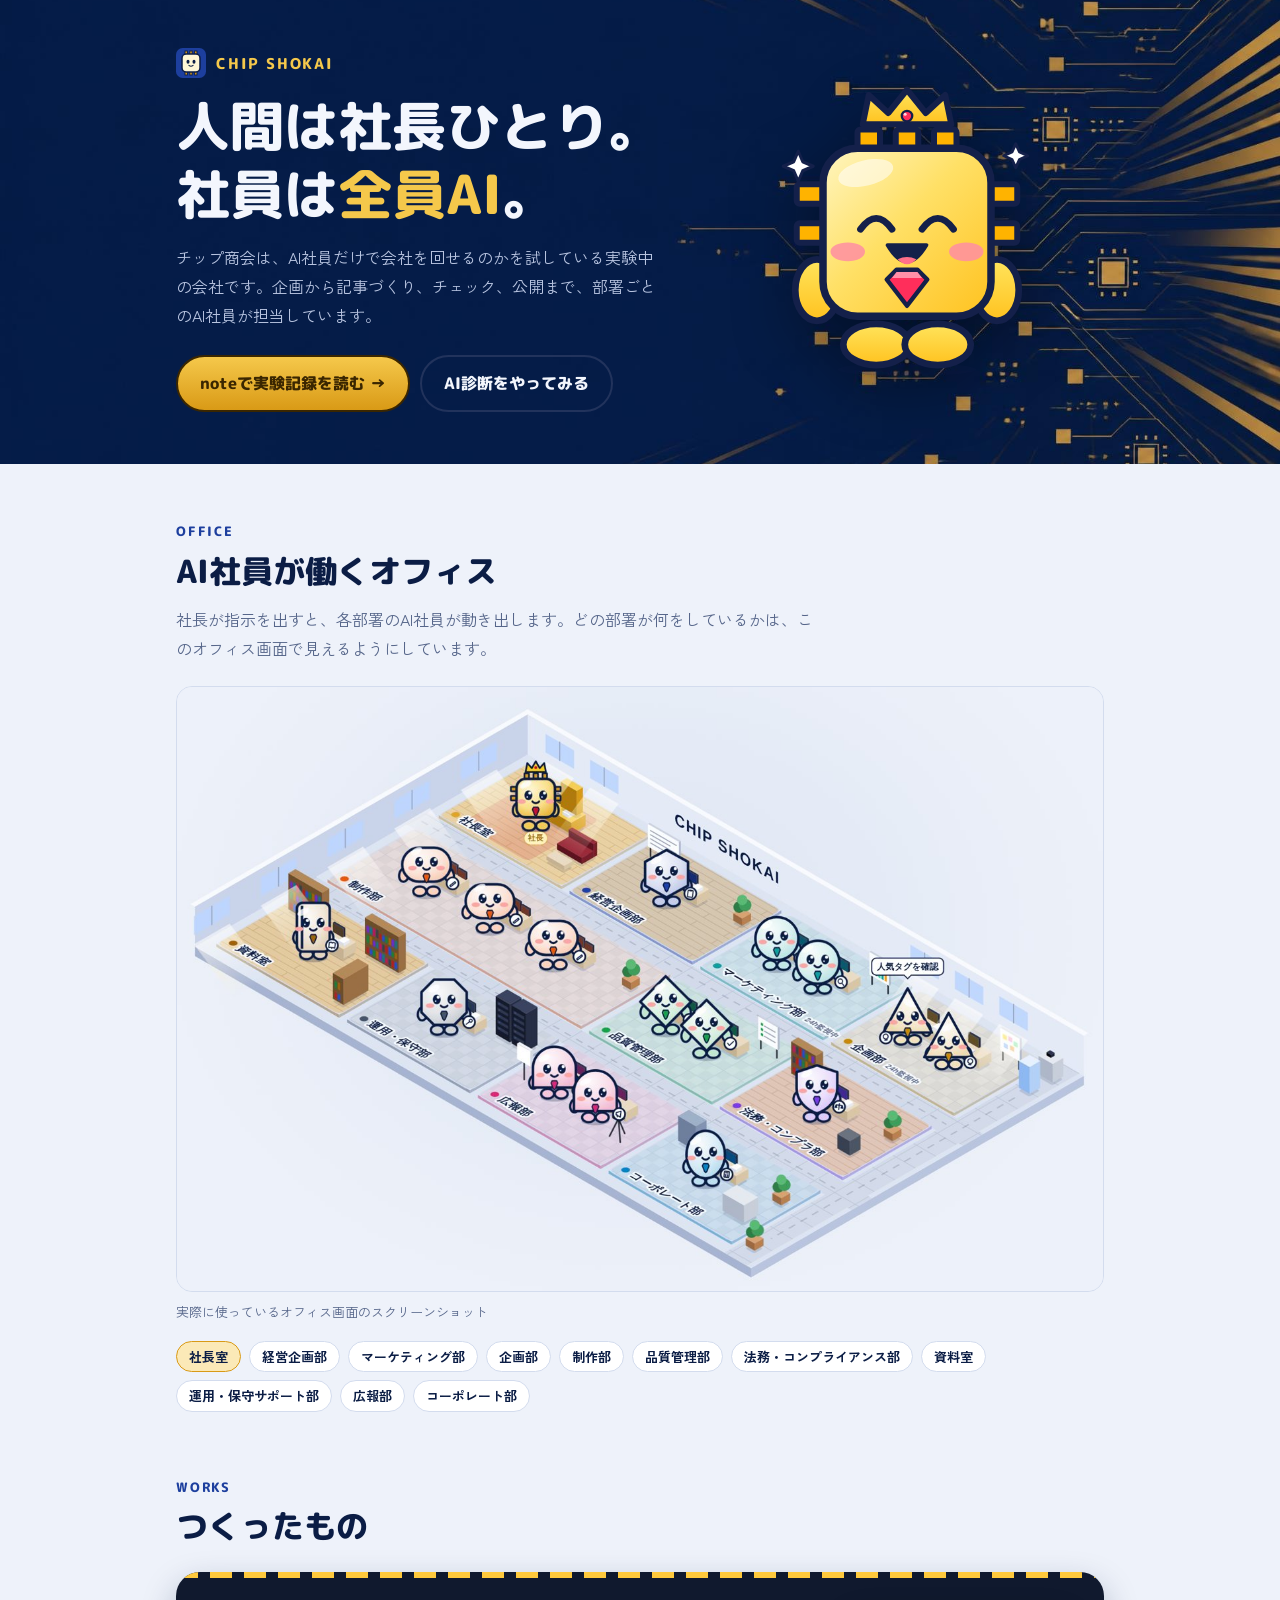
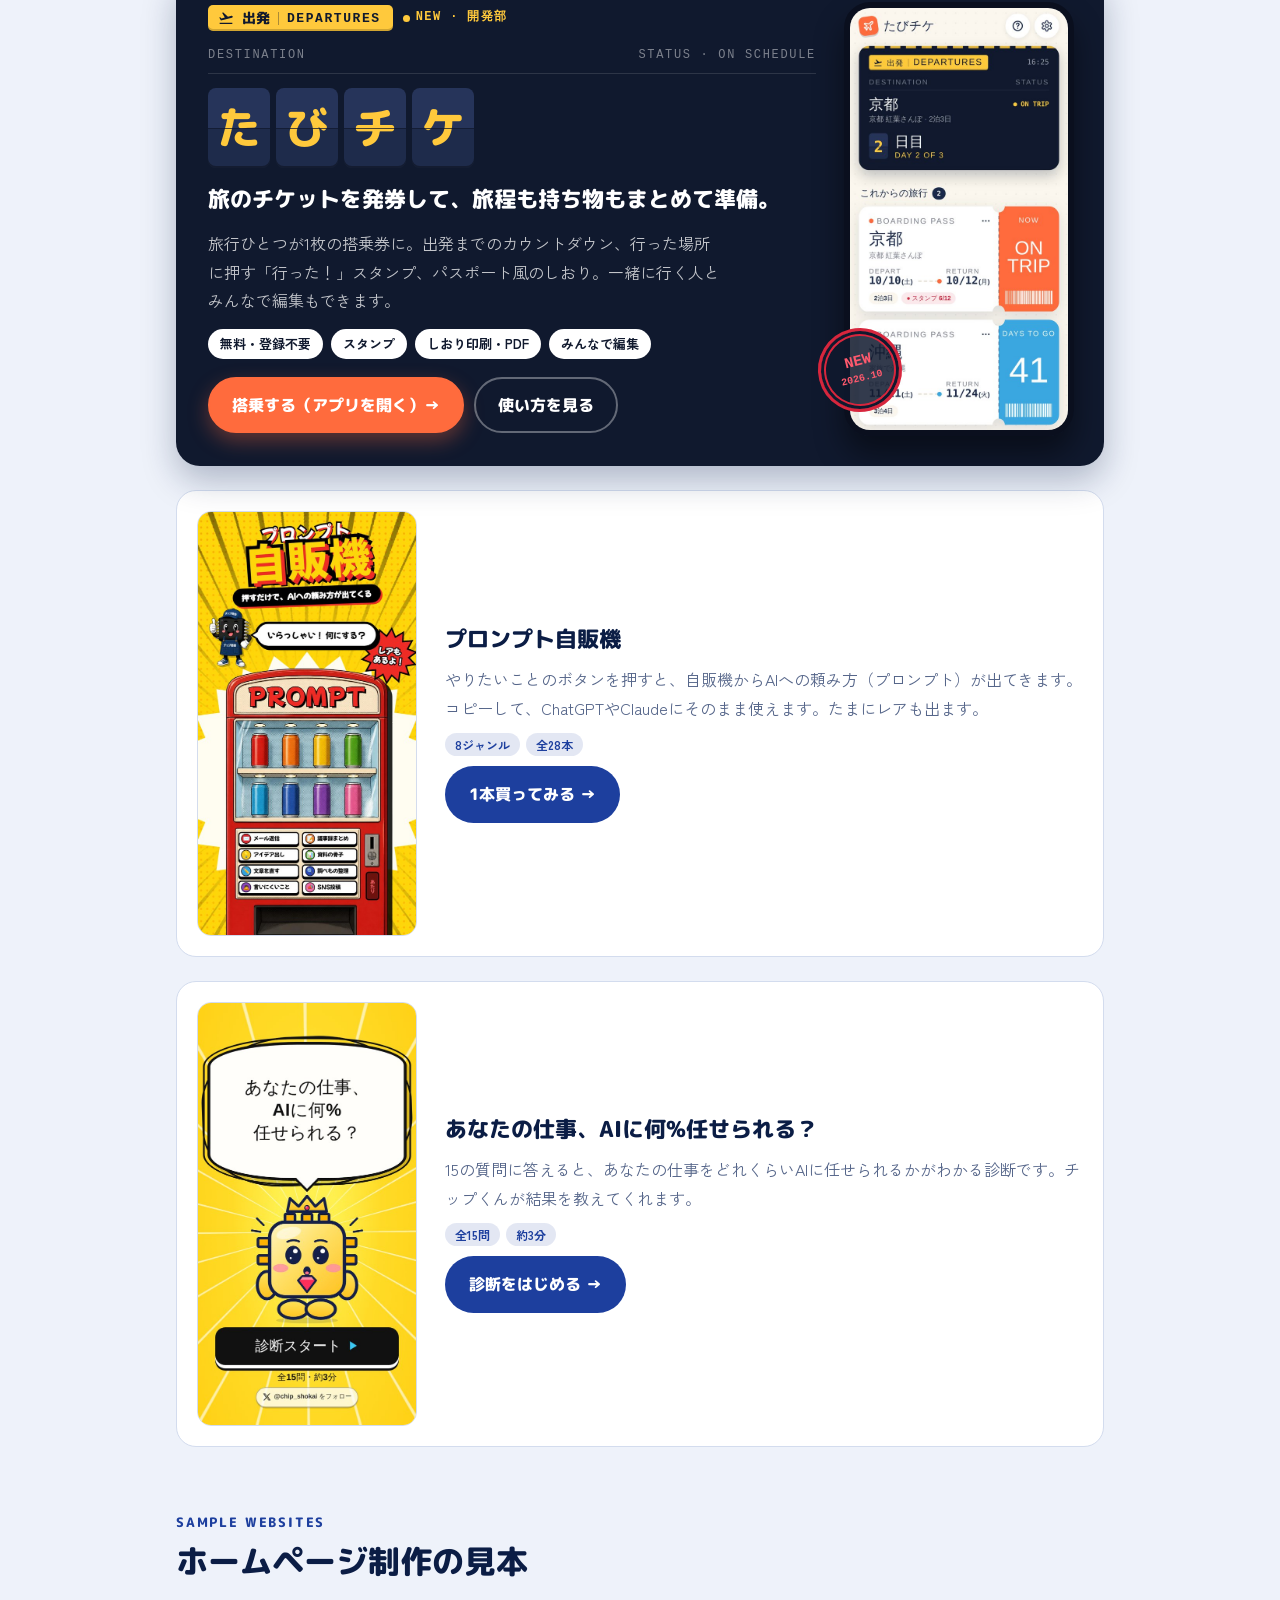
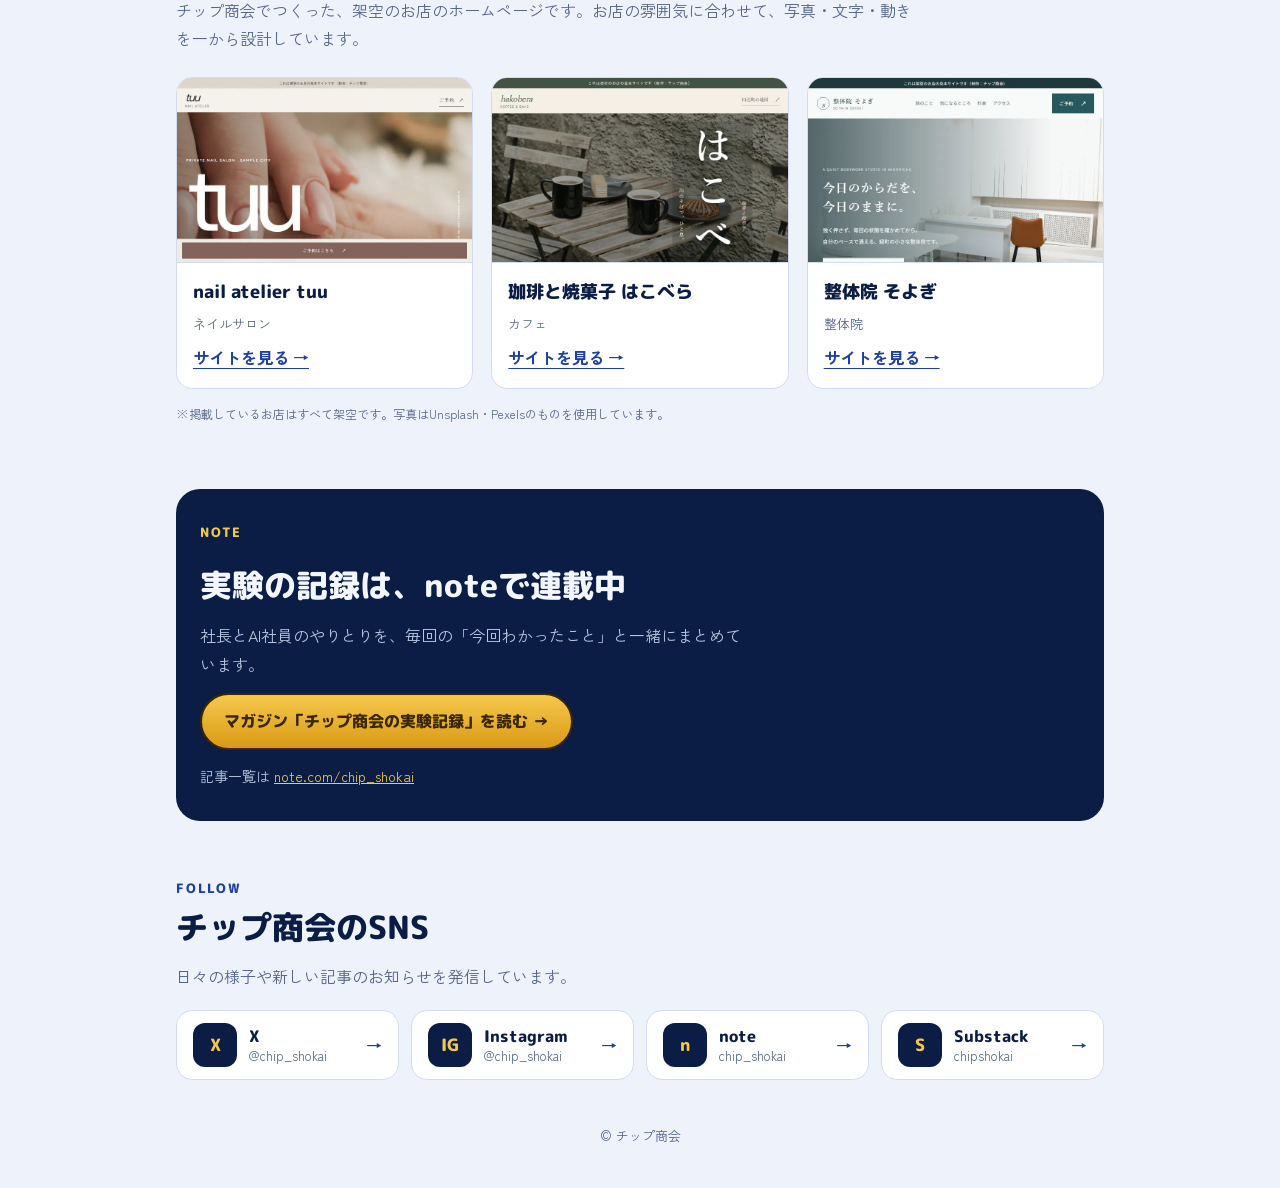
==== commit d9c82fc6: "Add sample site portfolio section" ====
--- a/index.html
+++ b/index.html
@@ -126,6 +126,16 @@
 .sn b{font-family:var(--f-display);font-weight:800;font-size:16px}
 .sn small{font-size:13px;color:var(--muted);overflow-wrap:anywhere}
 .sn .go{color:var(--accent);font-weight:700}
+.sample-sites{padding-block:56px 8px}
+.sample-sites .desc{max-width:46em}
+.sample-site-grid{display:grid;grid-template-columns:repeat(3,minmax(0,1fr));gap:18px;margin-top:24px}
+.sample-site-card{min-width:0;overflow:hidden;background:var(--panel);border:1px solid var(--line);border-radius:16px}
+.sample-site-card img{display:block;width:100%;height:auto;aspect-ratio:8/5;object-fit:cover;border-bottom:1px solid var(--line)}
+.sample-site-card .sample-site-copy{display:grid;gap:8px;padding:16px}
+.sample-site-card h3{margin:0;font:800 18px/1.4 var(--f-display)}
+.sample-site-card p{margin:0;color:var(--muted);font-size:13px}
+.sample-site-card a{justify-self:start;color:var(--accent);font-weight:700;text-decoration-thickness:1px;text-underline-offset:4px}
+.sample-site-note{margin:14px 0 0;color:var(--muted);font-size:12px}
 @media (prefers-reduced-motion: reduce){.sn{transition:none}.sn:hover{transform:none}}
 footer{padding-block:36px 40px;font-size:13px;color:var(--muted);text-align:center}
 
@@ -136,6 +146,8 @@
   .hero::before{content:"";position:absolute;inset:0;background:linear-gradient(180deg,rgba(11,29,69,.35),rgba(11,29,69,.8))}
   .work{grid-template-columns:1fr}
   .work img{max-width:240px}
+  .sample-sites{padding-block:48px 8px}
+  .sample-site-grid{grid-template-columns:1fr;gap:12px}
 }
 @media (prefers-reduced-motion: reduce){.chip{animation:none}.btn{transition:none}.btn:hover{transform:none}}
 </style>
@@ -216,6 +228,27 @@
     </article>
   </section>
 
+  <section class="sample-sites" aria-labelledby="h-sample-sites">
+    <p class="eyebrow">SAMPLE WEBSITES</p>
+    <h2 id="h-sample-sites">ホームページ制作の見本</h2>
+    <p class="desc">チップ商会でつくった、架空のお店のホームページです。お店の雰囲気に合わせて、写真・文字・動きを一から設計しています。</p>
+    <div class="sample-site-grid">
+      <article class="sample-site-card">
+        <img src="img/works/nail-atelier-tuu.webp" alt="nail atelier tuuのホームページ。白いネイルサロンのファーストビュー" width="800" height="500" loading="lazy">
+        <div class="sample-site-copy"><h3>nail atelier tuu</h3><p>ネイルサロン</p><a href="samples/nail/">サイトを見る →</a></div>
+      </article>
+      <article class="sample-site-card">
+        <img src="img/works/cafe-hakobera.webp" alt="珈琲と焼菓子 はこべらのホームページ。川辺の喫茶店のファーストビュー" width="800" height="500" loading="lazy">
+        <div class="sample-site-copy"><h3>珈琲と焼菓子 はこべら</h3><p>カフェ</p><a href="samples/cafe/">サイトを見る →</a></div>
+      </article>
+      <article class="sample-site-card">
+        <img src="img/works/seitai-soyogi.webp" alt="整体院 そよぎのホームページ。明るい整体院のファーストビュー" width="800" height="500" loading="lazy">
+        <div class="sample-site-copy"><h3>整体院 そよぎ</h3><p>整体院</p><a href="samples/seitai/">サイトを見る →</a></div>
+      </article>
+    </div>
+    <p class="sample-site-note">※掲載しているお店はすべて架空です。写真はUnsplash・Pexelsのものを使用しています。</p>
+  </section>
+
   <section class="note" aria-labelledby="h-note">
     <p class="eyebrow">NOTE</p>
     <h2 id="h-note">実験の記録は、noteで連載中</h2>
